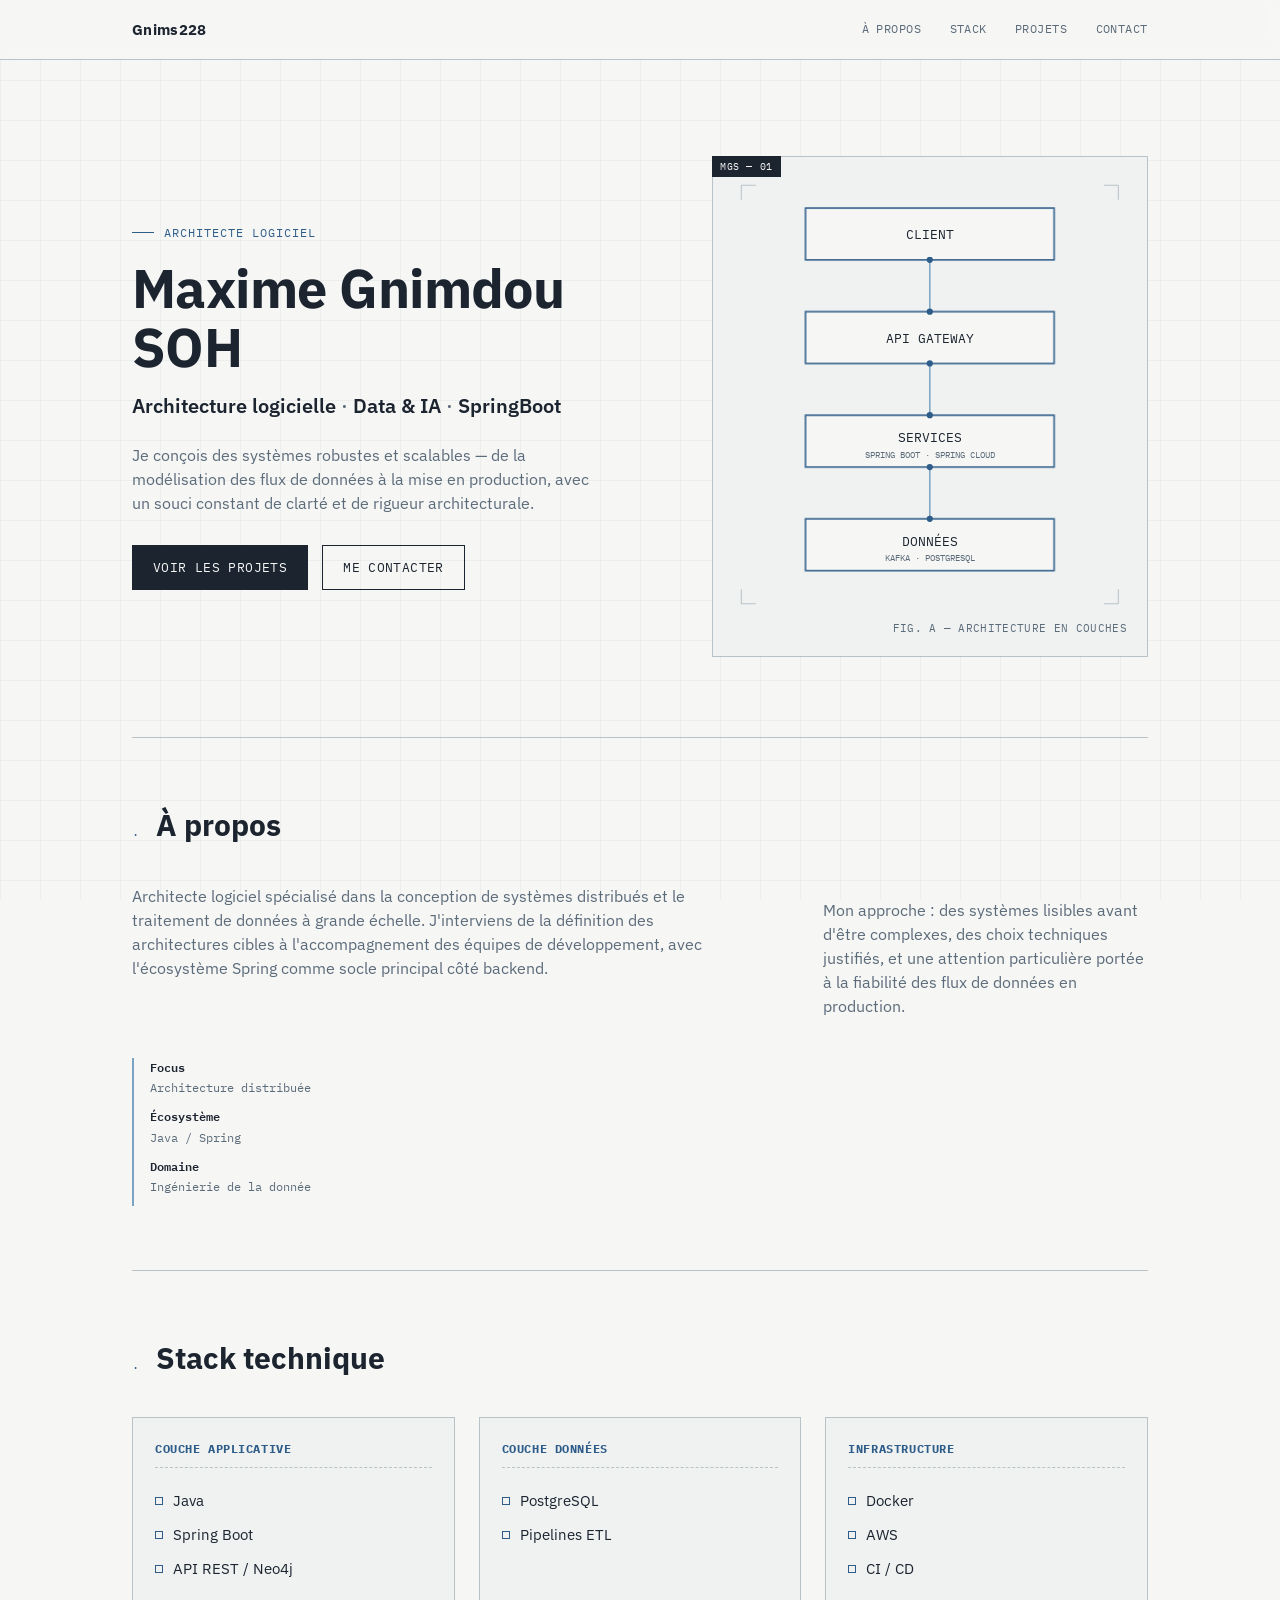
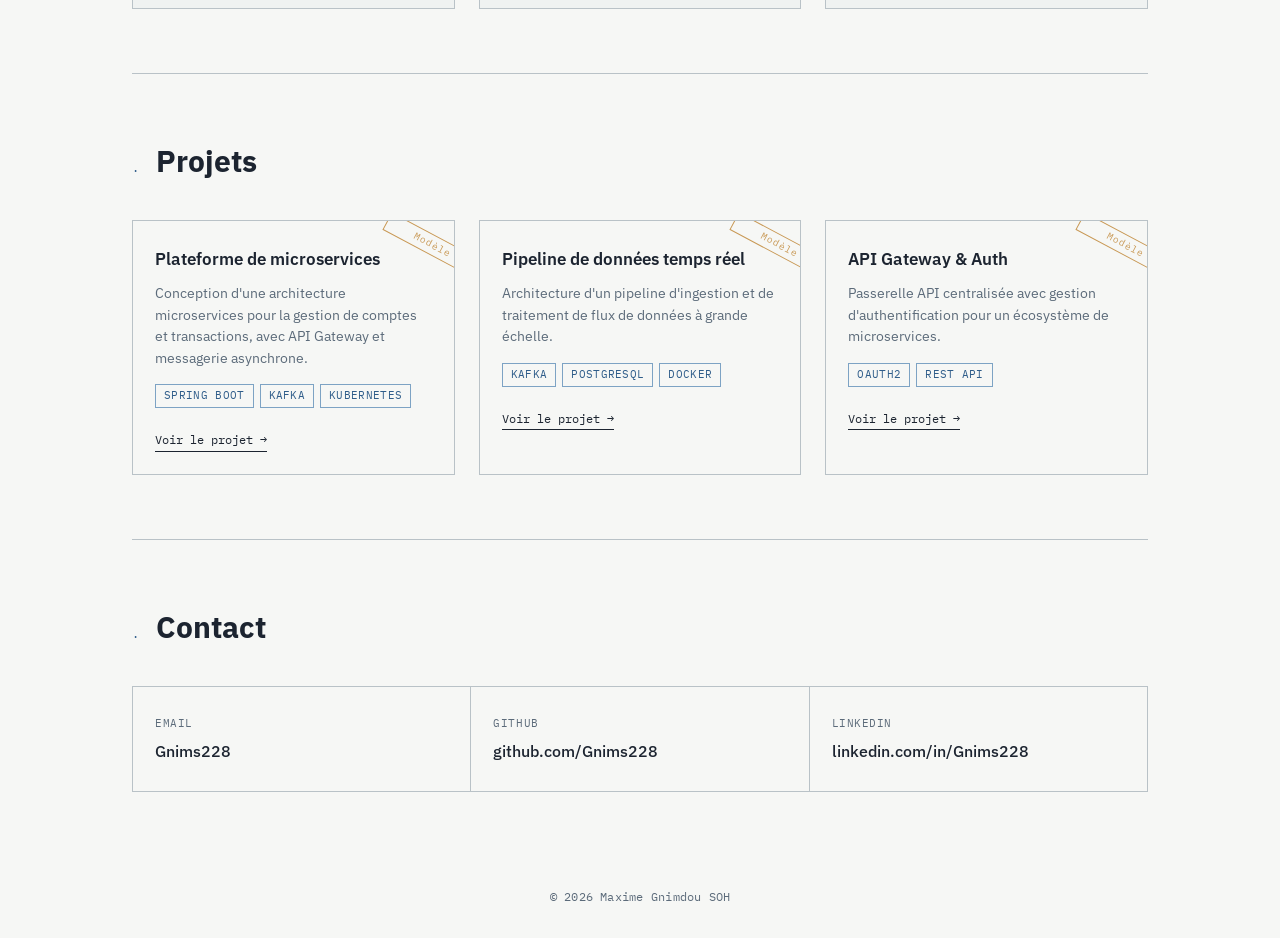
==== docs/index.html @ 392022c1 "Mise a jour des informations de contact sur l'auteur du portfolio" ====
<!DOCTYPE html>
<html lang="fr">
<head>
    <meta charset="UTF-8">
    <meta name="viewport" content="width=device-width, initial-scale=1.0">
    <title>Maxime Gnimdou SOH — Architecte Logiciel</title>
    <meta name="description" content="Portfolio de Maxime Gnimdou SOH, architecte logiciel spécialisé en data et Spring.">
    <link rel="preconnect" href="https://fonts.googleapis.com">
    <link rel="preconnect" href="https://fonts.gstatic.com" crossorigin>
    <link href="https://fonts.googleapis.com/css2?family=IBM+Plex+Sans:wght@400;500;600;700&family=IBM+Plex+Mono:wght@400;500;600&display=swap" rel="stylesheet">
    <link rel="stylesheet" href="style.css">
</head>
<body>

<div class="grid-bg" aria-hidden="true"></div>

<header class="nav">
    <div class="nav-inner">
        <div class="nav-name"><strong>Gnims228</strong></div>
        <nav class="nav-links">
            <a href="#apropos">À propos</a>
            <a href="#stack">Stack</a>
            <a href="#projets">Projets</a>
            <a href="#contact">Contact</a>
        </nav>
    </div>
</header>

<main class="wrap">

    <!-- ============ HERO ============ -->
    <section class="hero" style="border-top:none; padding-top:96px;">
        <div>
            <div class="hero-eyebrow">Architecte Logiciel</div>
            <h1>Maxime Gnimdou<br>SOH</h1>
            <p class="role"> <strong>Architecture logicielle</strong> · <strong>Data & IA</strong> · <strong>SpringBoot</strong></p>
            <p class="lede">
                Je conçois des systèmes robustes et scalables — de la modélisation des flux de données
                à la mise en production, avec un souci constant de clarté et de rigueur architecturale.
            </p>
            <div class="hero-cta">
                <a href="#projets" class="btn primary">Voir les projets</a>
                <a href="#contact" class="btn ghost">Me contacter</a>
            </div>
        </div>

        <div class="diagram-frame">
            <svg viewBox="0 0 380 420" xmlns="http://www.w3.org/2000/svg" role="img" aria-label="Schéma d'une architecture logicielle en couches">
                <!-- repères de coin façon plan technique -->
                <g stroke="#B9C2C7" stroke-width="1">
                    <path d="M8,8 L8,22 M8,8 L22,8"/>
                    <path d="M372,8 L372,22 M372,8 L358,8"/>
                    <path d="M8,412 L8,398 M8,412 L22,412"/>
                    <path d="M372,412 L372,398 M372,412 L358,412"/>
                </g>

                <!-- ligne verticale de liaison -->
                <line class="draw-line" x1="190" y1="55" x2="190" y2="365" stroke="#7DA3C4" stroke-width="1.5"/>

                <!-- CLIENT -->
                <rect class="draw-rect" x="70" y="30" width="240" height="50" fill="#F6F7F5" stroke="#2F5D8A" stroke-width="1.5"/>
                <text x="190" y="60" text-anchor="middle" font-family="IBM Plex Mono, monospace" font-size="13" fill="#1C2430">CLIENT</text>

                <!-- API GATEWAY -->
                <rect class="draw-rect" x="70" y="130" width="240" height="50" fill="#F6F7F5" stroke="#2F5D8A" stroke-width="1.5"/>
                <text x="190" y="160" text-anchor="middle" font-family="IBM Plex Mono, monospace" font-size="13" fill="#1C2430">API GATEWAY</text>

                <!-- SERVICES -->
                <rect class="draw-rect" x="70" y="230" width="240" height="50" fill="#F6F7F5" stroke="#2F5D8A" stroke-width="1.5"/>
                <text x="190" y="256" text-anchor="middle" font-family="IBM Plex Mono, monospace" font-size="13" fill="#1C2430">SERVICES</text>
                <text x="190" y="271" text-anchor="middle" font-family="IBM Plex Mono, monospace" font-size="9" fill="#5C6B7A">SPRING BOOT · SPRING CLOUD</text>

                <!-- DONNEES -->
                <rect class="draw-rect" x="70" y="330" width="240" height="50" fill="#F6F7F5" stroke="#2F5D8A" stroke-width="1.5"/>
                <text x="190" y="356" text-anchor="middle" font-family="IBM Plex Mono, monospace" font-size="13" fill="#1C2430">DONNÉES</text>
                <text x="190" y="371" text-anchor="middle" font-family="IBM Plex Mono, monospace" font-size="9" fill="#5C6B7A">KAFKA · POSTGRESQL</text>

                <!-- connecteurs -->
                <g fill="#2F5D8A">
                    <circle cx="190" cy="80" r="3"/>
                    <circle cx="190" cy="130" r="3"/>
                    <circle cx="190" cy="180" r="3"/>
                    <circle cx="190" cy="230" r="3"/>
                    <circle cx="190" cy="280" r="3"/>
                    <circle cx="190" cy="330" r="3"/>
                </g>
            </svg>
            <div class="diagram-caption">FIG. A — ARCHITECTURE EN COUCHES</div>
        </div>
    </section>

    <!-- ============ A PROPOS ============ -->
    <section id="apropos">
        <div class="section-head">
            <span class="fig">.</span>
            <h2>À propos</h2>
        </div>
        <div class="grid-two">
            <p>
                Architecte logiciel spécialisé dans la conception de systèmes distribués et le traitement
                de données à grande échelle. J'interviens de la définition des architectures cibles à
                l'accompagnement des équipes de développement, avec l'écosystème Spring comme socle
                principal côté backend.
            </p>
            <p>
                Mon approche : des systèmes lisibles avant d'être complexes, des choix techniques justifiés,
                et une attention particulière portée à la fiabilité des flux de données en production.
            </p>
            <div class="side-note">
                <div><span>Focus</span>Architecture distribuée</div>
                <div><span>Écosystème</span>Java / Spring</div>
                <div><span>Domaine</span>Ingénierie de la donnée</div>
            </div>
        </div>
    </section>

    <!-- ============ STACK ============ -->
    <section id="stack">
        <div class="section-head">
            <span class="fig">.</span>
            <h2>Stack technique</h2>
        </div>
        <div class="stack-grid">
            <div class="module">
                <h3>Couche applicative</h3>
                <ul>
                    <li>Java</li>
                    <li>Spring Boot</li>
                    <!--<li>Spring Cloud</li>-->
                    <!--<li>Architecture hexagonale</li>-->
                    <li>API REST / Neo4j</li>
                </ul>
            </div>
            <div class="module">
                <h3>Couche données</h3>
                <ul>
                    <li>PostgreSQL</li>
                    <!--<li>Apache Kafka</li>-->
                    <!--<li>Redis</li>-->
                    <li>Pipelines ETL</li>
                </ul>
            </div>
            <div class="module">
                <h3>Infrastructure</h3>
                <ul>
                    <li>Docker</li>
                    <!--<li>Kubernetes</li>-->
                    <li>AWS</li>
                    <li>CI / CD</li>
                </ul>
            </div>
        </div>
    </section>

    <!-- ============ PROJETS ============ -->
    <!-- Section modèle : remplace le titre, la description, les tags et le lien de chaque carte par tes vrais projets. -->
    <section id="projets">
        <div class="section-head">
            <span class="fig">.</span>
            <h2>Projets</h2>
        </div>
        <div class="projects-grid">

            <!-- MODIFIE-MOI : projet 1 -->
            <div class="project-card">
                <div class="stamp">Modèle</div>
                <h3>Plateforme de microservices</h3>
                <p>Conception d'une architecture microservices pour la gestion de comptes et transactions, avec API Gateway et messagerie asynchrone.</p>
                <div class="tag-row">
                    <span class="tag">Spring Boot</span>
                    <span class="tag">Kafka</span>
                    <span class="tag">Kubernetes</span>
                </div>
                <a href="#" class="project-link">Voir le projet →</a>
            </div>

            <!-- MODIFIE-MOI : projet 2 -->
            <div class="project-card">
                <div class="stamp">Modèle</div>
                <h3>Pipeline de données temps réel</h3>
                <p>Architecture d'un pipeline d'ingestion et de traitement de flux de données à grande échelle.</p>
                <div class="tag-row">
                    <span class="tag">Kafka</span>
                    <span class="tag">PostgreSQL</span>
                    <span class="tag">Docker</span>
                </div>
                <a href="#" class="project-link">Voir le projet →</a>
            </div>

            <!-- MODIFIE-MOI : projet 3 -->
            <div class="project-card">
                <div class="stamp">Modèle</div>
                <h3>API Gateway & Auth</h3>
                <p>Passerelle API centralisée avec gestion d'authentification pour un écosystème de microservices.</p>
                <div class="tag-row">
                    <!--<span class="tag">Spring Cloud</span>-->
                    <span class="tag">OAuth2</span>
                    <span class="tag">REST API</span>
                </div>
                <a href="#" class="project-link">Voir le projet →</a>
            </div>

        </div>
    </section>

    <!-- ============ CONTACT ============ -->
    <!-- MODIFIE-MOI : remplace les valeurs ci-dessous par tes vrais liens -->
    <section id="contact">
        <div class="section-head">
            <span class="fig">.</span>
            <h2>Contact</h2>
        </div>
        <div class="contact-grid">
            <div class="contact-port">
                <div class="label">Email</div>
                <a class="value" href="mailto:gnimdou.soh.ppep@gmail.com">Gnims228</a>
            </div>
            <div class="contact-port">
                <div class="label">GitHub</div>
                <a class="value" href="https://github.com/Gnims228" target="_blank" rel="noopener">github.com/Gnims228</a>
            </div>
            <div class="contact-port">
                <div class="label">LinkedIn</div>
                <a class="value" href="https://www.linkedin.com/in/gnimdou-maxime-soh-4829111b9" target="_blank" rel="noopener">linkedin.com/in/Gnims228</a>
            </div>
        </div>
    </section>

</main>

<footer>
    © 2026 Maxime Gnimdou SOH
</footer>

</body>
</html>
---- docs/style.css ----
:root {
    --paper: #F6F7F5;
    --paper-alt: #EFF2F1;
    --ink: #1C2430;
    --slate: #5C6B7A;
    --blueprint: #2F5D8A;
    --blueprint-light: #7DA3C4;
    --amber: #B9791F;
    --line: #D7DCDF;
    --line-strong: #B9C2C7;
    --sans: 'IBM Plex Sans', -apple-system, sans-serif;
    --mono: 'IBM Plex Mono', ui-monospace, monospace;
}

* { margin: 0; padding: 0; box-sizing: border-box; }

html { scroll-behavior: smooth; }

body {
    background: var(--paper);
    color: var(--ink);
    font-family: var(--sans);
    line-height: 1.5;
    position: relative;
    overflow-x: hidden;
}

/* Fond quadrillé, discret, façon papier calque */
.grid-bg {
    position: fixed;
    inset: 0;
    z-index: -1;
    background-image:
            linear-gradient(var(--line) 1px, transparent 1px),
            linear-gradient(90deg, var(--line) 1px, transparent 1px);
    background-size: 40px 40px;
    opacity: 0.35;
}

a { color: inherit; text-decoration: none; }
a:focus-visible, button:focus-visible {
    outline: 2px solid var(--blueprint);
    outline-offset: 3px;
}

.wrap {
    max-width: 1080px;
    margin: 0 auto;
    padding: 0 32px;
}

/* ---------- NAV ---------- */
header.nav {
    position: sticky;
    top: 0;
    z-index: 10;
    background: rgba(246, 247, 245, 0.88);
    backdrop-filter: blur(6px);
    border-bottom: 1px solid var(--line-strong);
}
.nav-inner {
    max-width: 1080px;
    margin: 0 auto;
    padding: 18px 32px;
    display: flex;
    justify-content: space-between;
    align-items: center;
    flex-wrap: wrap;
    gap: 12px;
}
.nav-name {
    font-weight: 600;
    font-size: 0.95rem;
    letter-spacing: 0.02em;
}
.nav-links {
    display: flex;
    gap: 28px;
    font-family: var(--mono);
    font-size: 0.78rem;
    letter-spacing: 0.04em;
    text-transform: uppercase;
}
.nav-links a {
    color: var(--slate);
    position: relative;
    padding-bottom: 3px;
    transition: color 0.2s ease;
}
.nav-links a:hover { color: var(--blueprint); }
.nav-links a::after {
    content: "";
    position: absolute;
    left: 0; bottom: 0;
    width: 0%;
    height: 1px;
    background: var(--blueprint);
    transition: width 0.25s ease;
}
.nav-links a:hover::after { width: 100%; }

/* ---------- HERO ---------- */
.hero {
    padding: 96px 0 80px;
    display: grid;
    grid-template-columns: 1.1fr 0.9fr;
    gap: 48px;
    align-items: center;
}
.hero-eyebrow {
    font-family: var(--mono);
    font-size: 0.78rem;
    color: var(--blueprint);
    letter-spacing: 0.08em;
    text-transform: uppercase;
    margin-bottom: 18px;
    display: flex;
    align-items: center;
    gap: 10px;
}
.hero-eyebrow::before {
    content: "";
    width: 22px; height: 1px;
    background: var(--blueprint);
}
.hero h1 {
    font-size: clamp(2.2rem, 4.4vw, 3.4rem);
    font-weight: 700;
    line-height: 1.08;
    letter-spacing: -0.01em;
    margin-bottom: 14px;
}
.hero .role {
    font-size: clamp(1.05rem, 2vw, 1.25rem);
    color: var(--slate);
    font-weight: 500;
    margin-bottom: 22px;
}
.hero .role strong { color: var(--ink); font-weight: 600; }
.hero p.lede {
    max-width: 46ch;
    color: var(--slate);
    font-size: 1rem;
    margin-bottom: 30px;
}
.hero-cta {
    display: flex;
    gap: 14px;
    flex-wrap: wrap;
}
.btn {
    font-family: var(--mono);
    font-size: 0.8rem;
    letter-spacing: 0.03em;
    text-transform: uppercase;
    padding: 12px 20px;
    border: 1px solid var(--ink);
    display: inline-flex;
    align-items: center;
    gap: 8px;
    transition: background 0.2s ease, color 0.2s ease;
}
.btn.primary { background: var(--ink); color: var(--paper); }
.btn.primary:hover { background: var(--blueprint); border-color: var(--blueprint); }
.btn.ghost:hover { background: var(--ink); color: var(--paper); }

/* ---------- DIAGRAM ---------- */
.diagram-frame {
    position: relative;
    border: 1px solid var(--line-strong);
    background: var(--paper-alt);
    padding: 20px;
}
.diagram-frame::before {
    content: "MGS — 01";
    position: absolute;
    top: -1px; left: -1px;
    background: var(--ink);
    color: var(--paper);
    font-family: var(--mono);
    font-size: 0.65rem;
    padding: 3px 8px;
    letter-spacing: 0.05em;
}
.diagram-frame svg { width: 100%; height: auto; display: block; }
.diagram-caption {
    font-family: var(--mono);
    font-size: 0.68rem;
    color: var(--slate);
    text-align: right;
    margin-top: 8px;
    letter-spacing: 0.03em;
}

.draw-line {
    stroke-dasharray: 400;
    stroke-dashoffset: 400;
    animation: draw 1.6s ease forwards 0.2s;
}
.draw-rect {
    opacity: 0;
    animation: fadeUp 0.6s ease forwards;
}
.diagram-frame svg rect.draw-rect:nth-of-type(1) { animation-delay: 0.3s; }
@keyframes draw { to { stroke-dashoffset: 0; } }
@keyframes fadeUp {
    from { opacity: 0; transform: translateY(6px); }
    to { opacity: 1; transform: translateY(0); }
}

@media (prefers-reduced-motion: reduce) {
    .draw-line, .draw-rect { animation: none !important; opacity: 1 !important; stroke-dashoffset: 0 !important; }
    html { scroll-behavior: auto; }
}

/* ---------- SECTIONS ---------- */
section {
    padding: 64px 0;
    border-top: 1px solid var(--line-strong);
}
.section-head {
    display: flex;
    align-items: baseline;
    gap: 16px;
    margin-bottom: 36px;
    flex-wrap: wrap;
}
.fig {
    font-family: var(--mono);
    font-size: 0.78rem;
    color: var(--blueprint);
    letter-spacing: 0.06em;
}
.section-head h2 {
    font-size: clamp(1.4rem, 2.6vw, 1.9rem);
    font-weight: 700;
}

/* About */
#apropos .grid-two {
    display: grid;
    grid-template-columns: 2fr 1fr;
    gap: 40px;
}
#apropos p {
    color: var(--slate);
    max-width: 62ch;
    font-size: 1rem;
}
#apropos p + p { margin-top: 14px; }
.side-note {
    font-family: var(--mono);
    font-size: 0.78rem;
    color: var(--slate);
    border-left: 2px solid var(--blueprint-light);
    padding-left: 16px;
}
.side-note div { margin-bottom: 10px; }
.side-note span { color: var(--ink); display: block; font-weight: 600; margin-bottom: 2px; }

/* Stack */
.stack-grid {
    display: grid;
    grid-template-columns: repeat(3, 1fr);
    gap: 24px;
}
.module {
    border: 1px solid var(--line-strong);
    padding: 22px;
    background: var(--paper-alt);
}
.module h3 {
    font-family: var(--mono);
    font-size: 0.72rem;
    text-transform: uppercase;
    letter-spacing: 0.05em;
    color: var(--blueprint);
    margin-bottom: 16px;
    padding-bottom: 10px;
    border-bottom: 1px dashed var(--line-strong);
}
.module ul { list-style: none; }
.module li {
    font-size: 0.92rem;
    padding: 6px 0;
    display: flex;
    align-items: center;
    gap: 10px;
}
.module li::before {
    content: "";
    width: 6px; height: 6px;
    border: 1px solid var(--blueprint);
    flex-shrink: 0;
}

/* Projects */
.projects-grid {
    display: grid;
    grid-template-columns: repeat(3, 1fr);
    gap: 24px;
}
.project-card {
    position: relative;
    border: 1px solid var(--line-strong);
    padding: 26px 22px 22px;
    background: var(--paper);
    transition: border-color 0.2s ease, transform 0.2s ease;
    overflow: hidden;
}
.project-card:hover {
    border-color: var(--blueprint);
    transform: translateY(-3px);
}
.stamp {
    position: absolute;
    top: 14px; right: -30px;
    transform: rotate(28deg);
    font-family: var(--mono);
    font-size: 0.6rem;
    letter-spacing: 0.08em;
    color: var(--amber);
    border: 1px solid var(--amber);
    padding: 2px 30px;
    opacity: 0.75;
    pointer-events: none;
}
.project-card h3 {
    font-size: 1.05rem;
    font-weight: 600;
    margin-bottom: 10px;
    padding-right: 10px;
}
.project-card p {
    color: var(--slate);
    font-size: 0.9rem;
    margin-bottom: 16px;
}
.tag-row {
    display: flex;
    flex-wrap: wrap;
    gap: 6px;
    margin-bottom: 18px;
}
.tag {
    font-family: var(--mono);
    font-size: 0.66rem;
    text-transform: uppercase;
    letter-spacing: 0.03em;
    border: 1px solid var(--blueprint-light);
    color: var(--blueprint);
    padding: 3px 8px;
}
.project-link {
    font-family: var(--mono);
    font-size: 0.78rem;
    color: var(--ink);
    border-bottom: 1px solid var(--ink);
    padding-bottom: 2px;
    display: inline-block;
}
.project-link:hover { color: var(--blueprint); border-color: var(--blueprint); }

/* Contact */
.contact-grid {
    display: grid;
    grid-template-columns: repeat(3, 1fr);
    gap: 1px;
    background: var(--line-strong);
    border: 1px solid var(--line-strong);
}
.contact-port {
    background: var(--paper);
    padding: 28px 22px;
    transition: background 0.2s ease;
}
.contact-port:hover { background: var(--paper-alt); }
.contact-port .label {
    font-family: var(--mono);
    font-size: 0.68rem;
    text-transform: uppercase;
    color: var(--slate);
    letter-spacing: 0.05em;
    margin-bottom: 8px;
}
.contact-port .value {
    font-size: 0.98rem;
    font-weight: 500;
    word-break: break-word;
}
.contact-port a.value:hover { color: var(--blueprint); }

footer {
    padding: 32px;
    text-align: center;
    font-family: var(--mono);
    font-size: 0.72rem;
    color: var(--slate);
    letter-spacing: 0.02em;
}

/* ---------- RESPONSIVE ---------- */
@media (max-width: 860px) {
    .hero { grid-template-columns: 1fr; padding-top: 64px; }
    .diagram-frame { max-width: 380px; }
    #apropos .grid-two { grid-template-columns: 1fr; }
    .stack-grid, .projects-grid { grid-template-columns: 1fr; }
    .contact-grid { grid-template-columns: 1fr; }
}
@media (max-width: 560px) {
    .wrap, .nav-inner { padding-left: 20px; padding-right: 20px; }
    .nav-links { gap: 18px; }
}
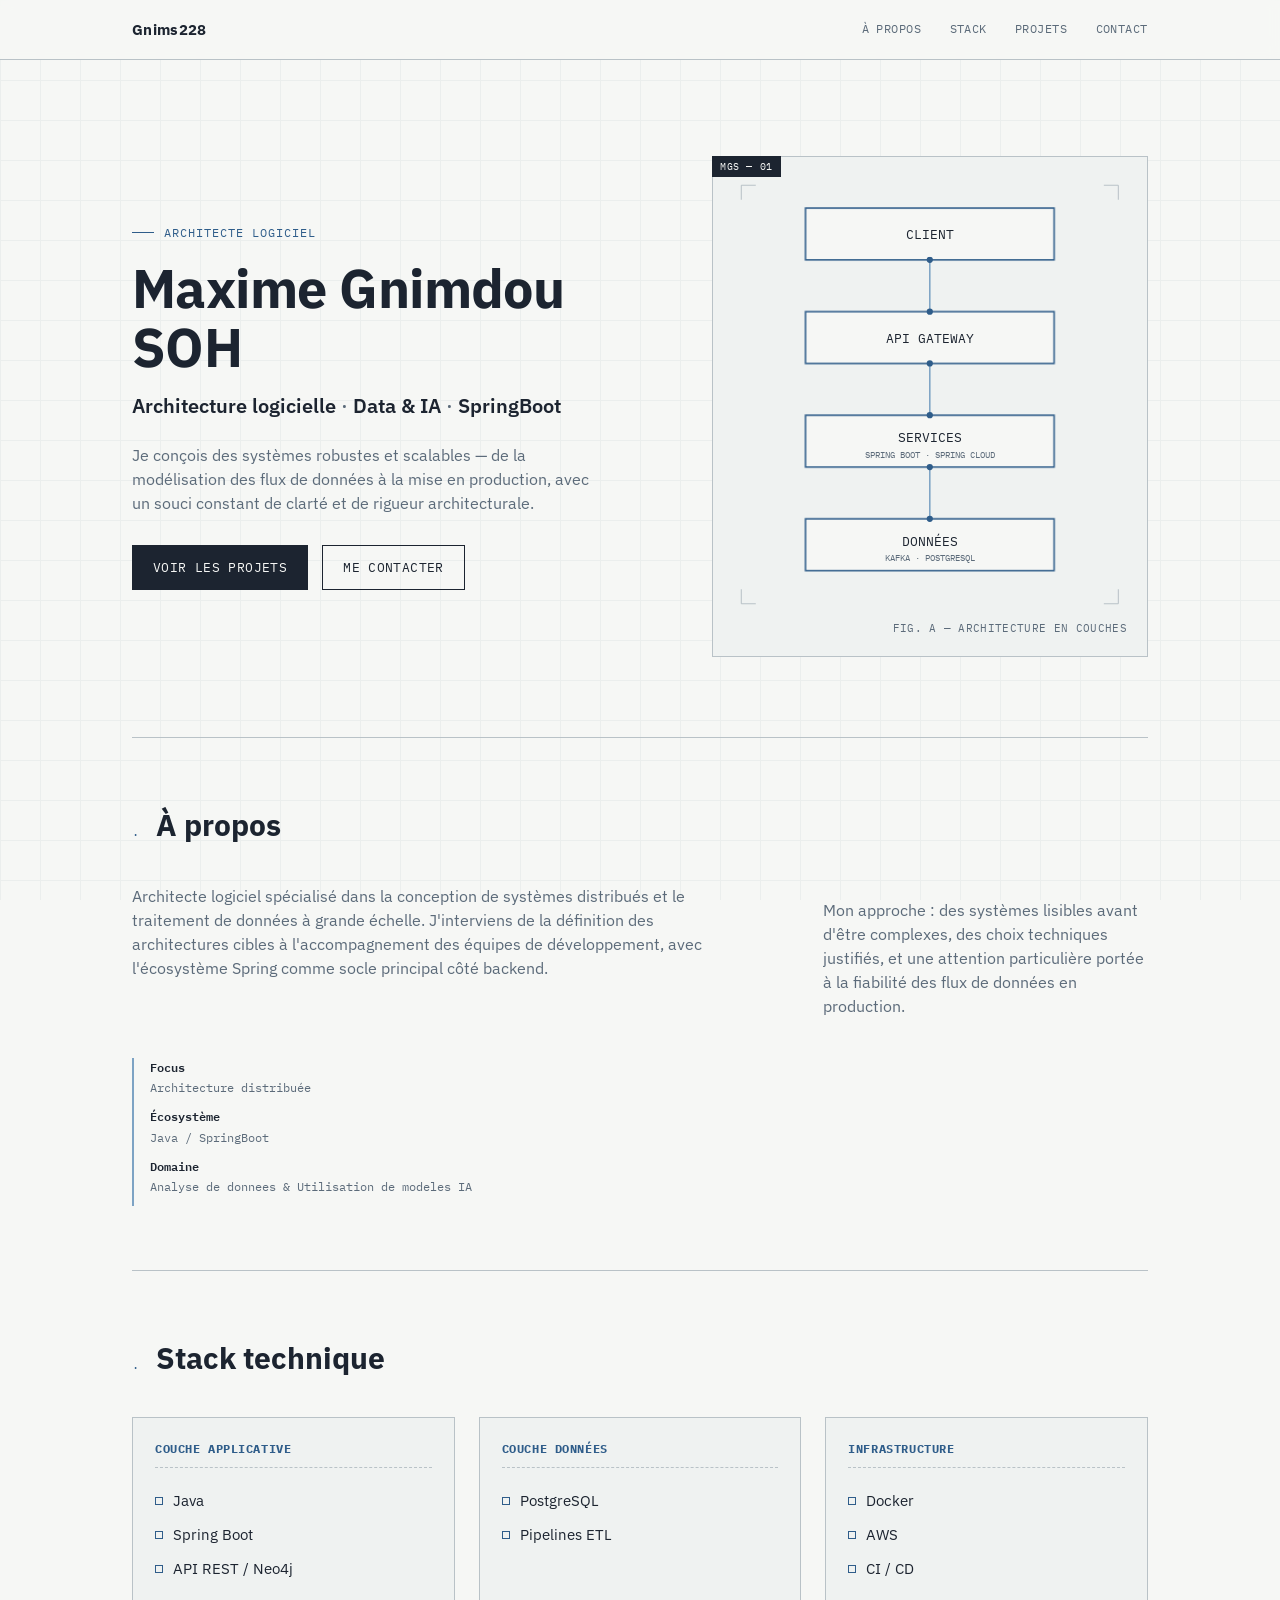
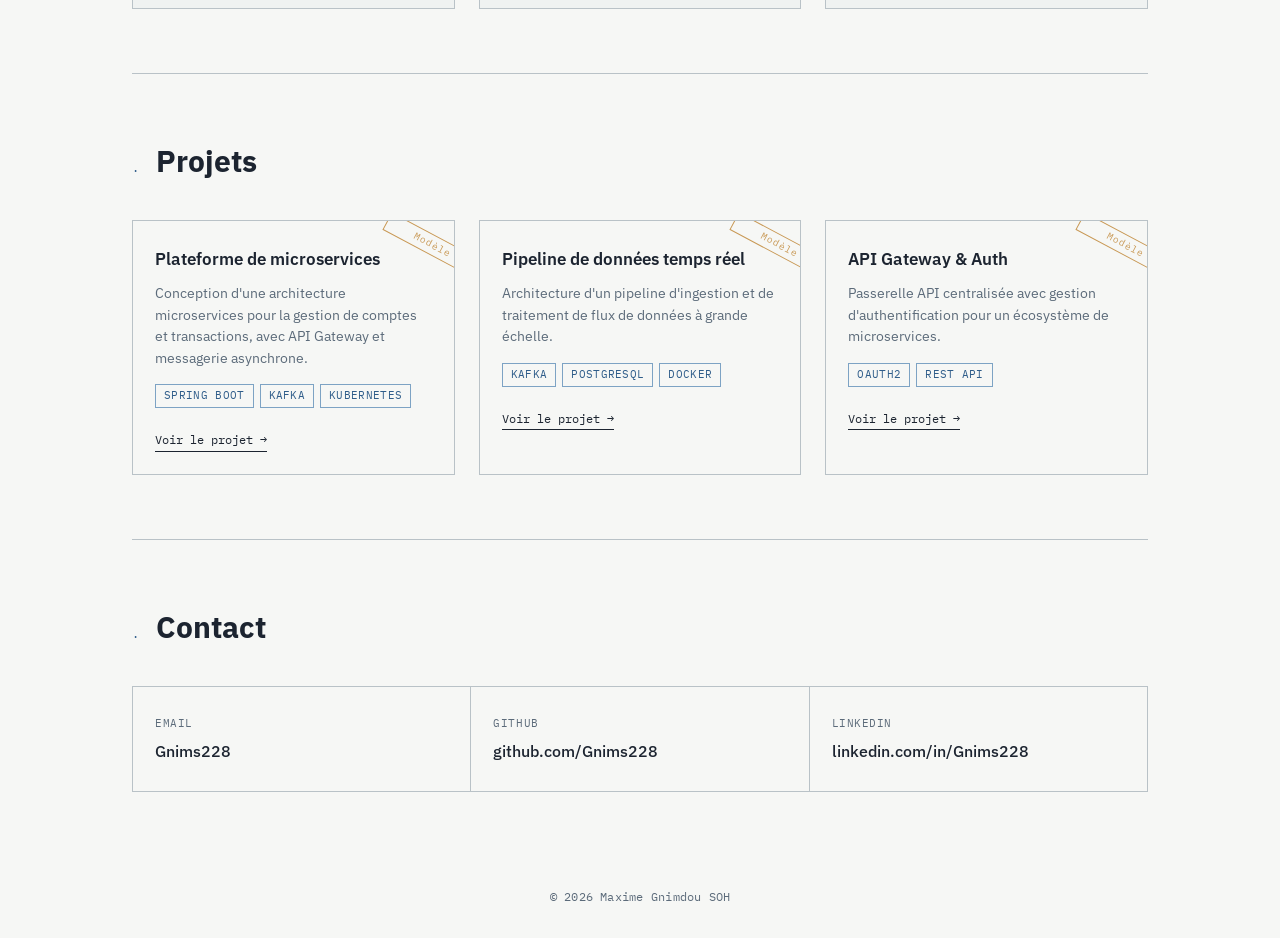
==== commit d72f4f0f: "Mise a jour des informations de contact sur l'auteur du portfolio" ====
--- a/docs/index.html
+++ b/docs/index.html
@@ -108,8 +108,8 @@
             </p>
             <div class="side-note">
                 <div><span>Focus</span>Architecture distribuée</div>
-                <div><span>Écosystème</span>Java / Spring</div>
-                <div><span>Domaine</span>Ingénierie de la donnée</div>
+                <div><span>Écosystème</span>Java / SpringBoot</div>
+                <div><span>Domaine</span>Analyse de donnees & Utilisation de modeles IA</div>
             </div>
         </div>
     </section>
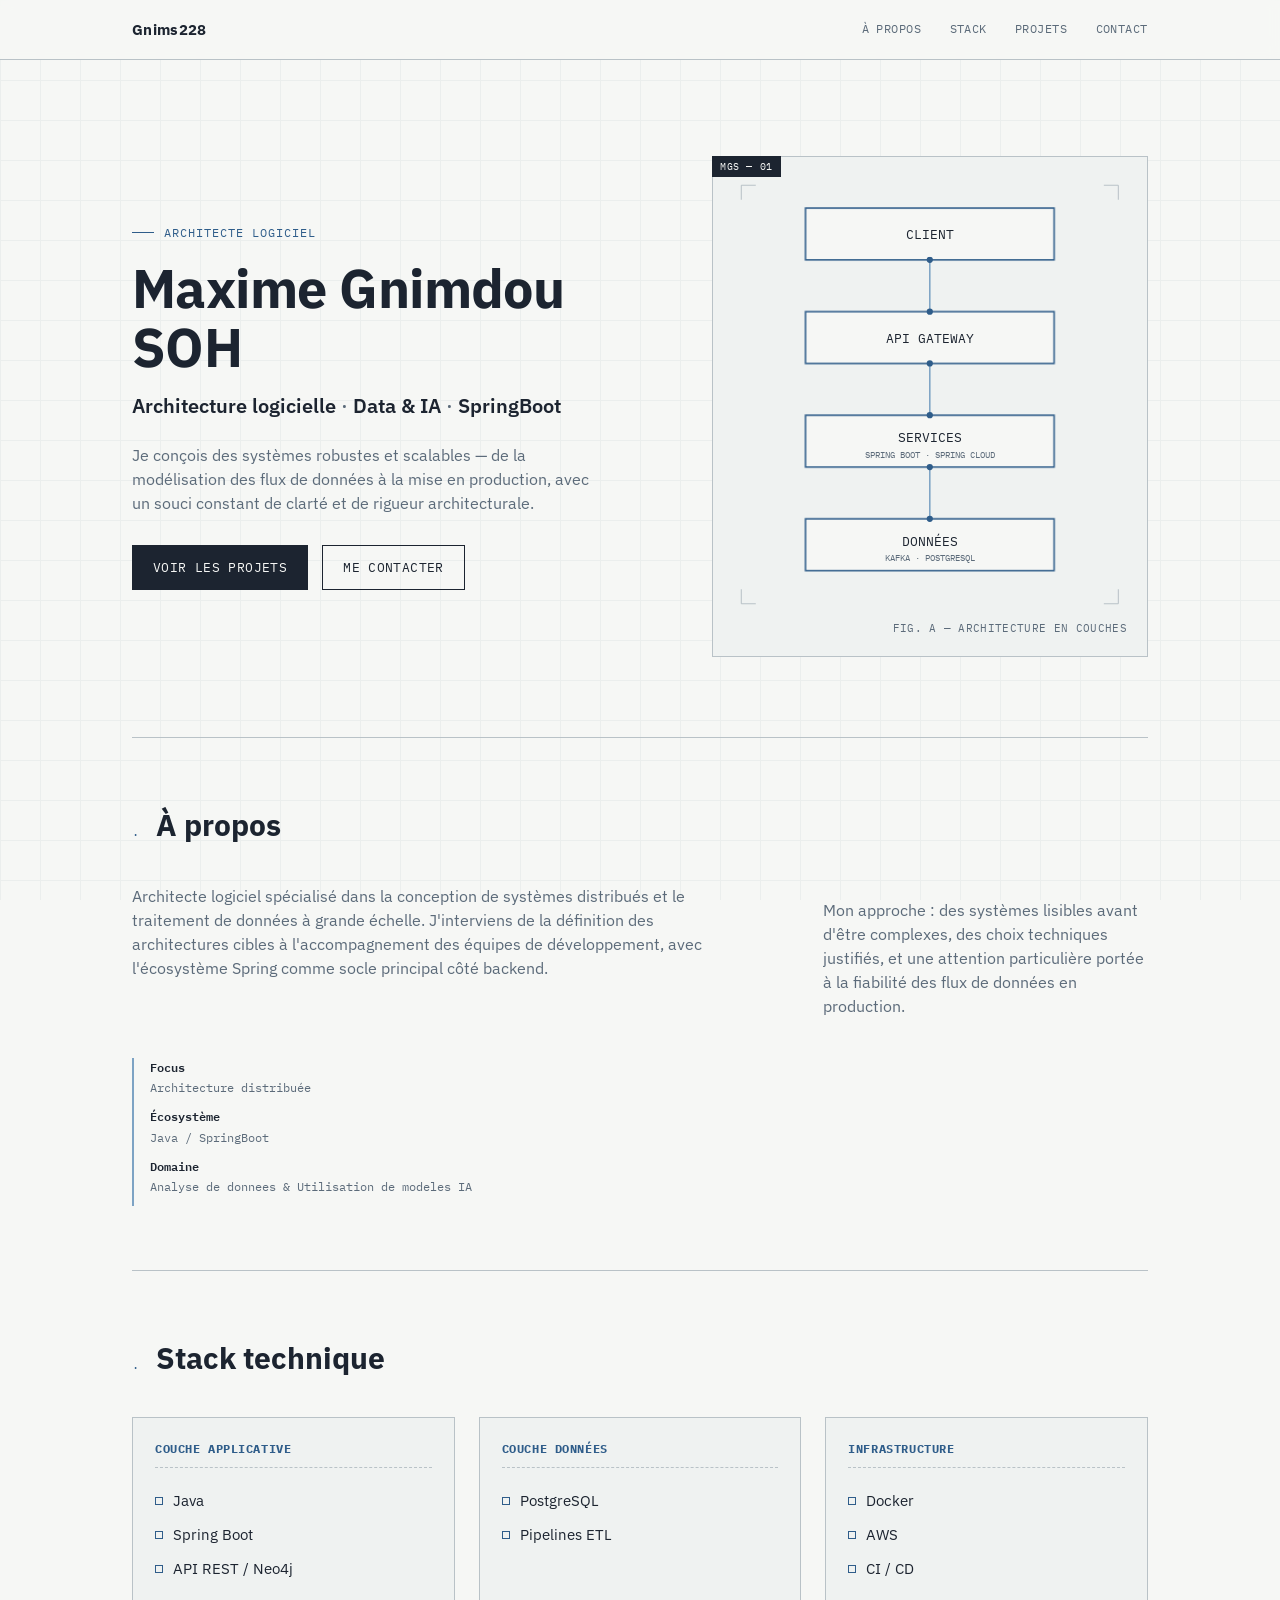
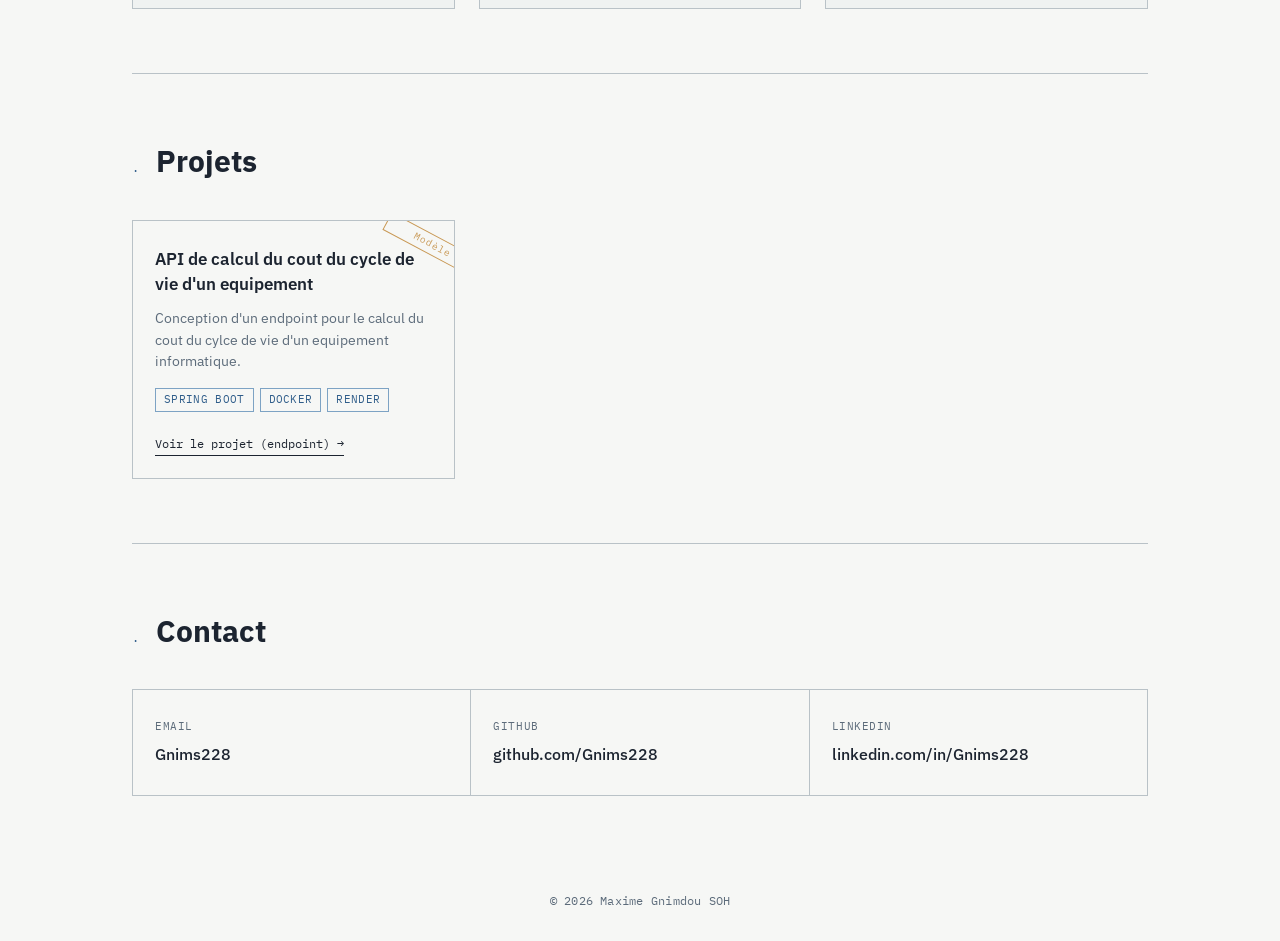
==== commit 302d8b6e: "Modification de la page" ====
--- a/docs/index.html
+++ b/docs/index.html
@@ -164,41 +164,17 @@
             <!-- MODIFIE-MOI : projet 1 -->
             <div class="project-card">
                 <div class="stamp">Modèle</div>
-                <h3>Plateforme de microservices</h3>
-                <p>Conception d'une architecture microservices pour la gestion de comptes et transactions, avec API Gateway et messagerie asynchrone.</p>
+                <h3>API de calcul du cout du cycle de vie d'un equipement</h3>
+                <p>Conception d'un endpoint pour le calcul du cout du cylce de vie d'un equipement informatique.</p>
                 <div class="tag-row">
                     <span class="tag">Spring Boot</span>
-                    <span class="tag">Kafka</span>
-                    <span class="tag">Kubernetes</span>
+                    <span class="tag">Docker</span>
+                    <span class="tag">Render</span>
                 </div>
-                <a href="#" class="project-link">Voir le projet →</a>
+                <a href="https://ccv-q8ft.onrender.com/ccv" class="project-link">Voir le projet (endpoint) →</a>
             </div>
 
             <!-- MODIFIE-MOI : projet 2 -->
-            <div class="project-card">
-                <div class="stamp">Modèle</div>
-                <h3>Pipeline de données temps réel</h3>
-                <p>Architecture d'un pipeline d'ingestion et de traitement de flux de données à grande échelle.</p>
-                <div class="tag-row">
-                    <span class="tag">Kafka</span>
-                    <span class="tag">PostgreSQL</span>
-                    <span class="tag">Docker</span>
-                </div>
-                <a href="#" class="project-link">Voir le projet →</a>
-            </div>
-
-            <!-- MODIFIE-MOI : projet 3 -->
-            <div class="project-card">
-                <div class="stamp">Modèle</div>
-                <h3>API Gateway & Auth</h3>
-                <p>Passerelle API centralisée avec gestion d'authentification pour un écosystème de microservices.</p>
-                <div class="tag-row">
-                    <!--<span class="tag">Spring Cloud</span>-->
-                    <span class="tag">OAuth2</span>
-                    <span class="tag">REST API</span>
-                </div>
-                <a href="#" class="project-link">Voir le projet →</a>
-            </div>
 
         </div>
     </section>
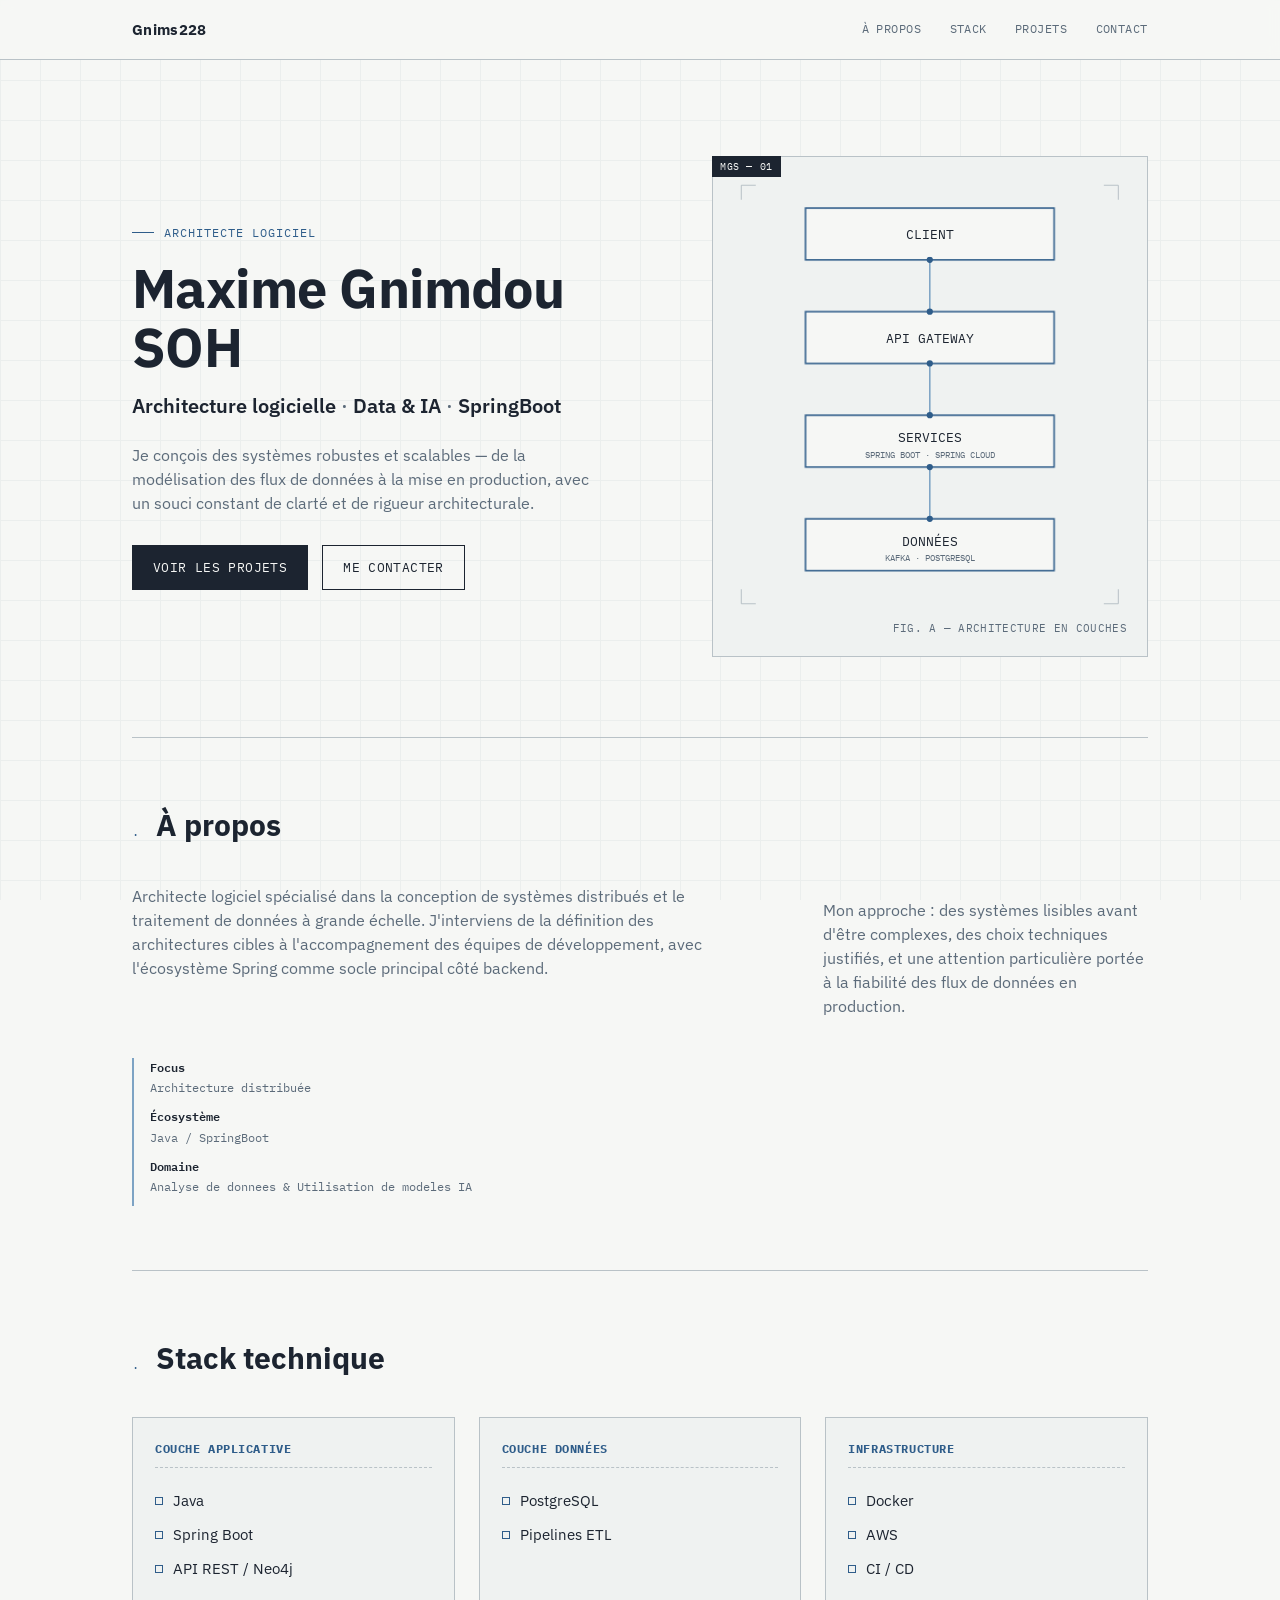
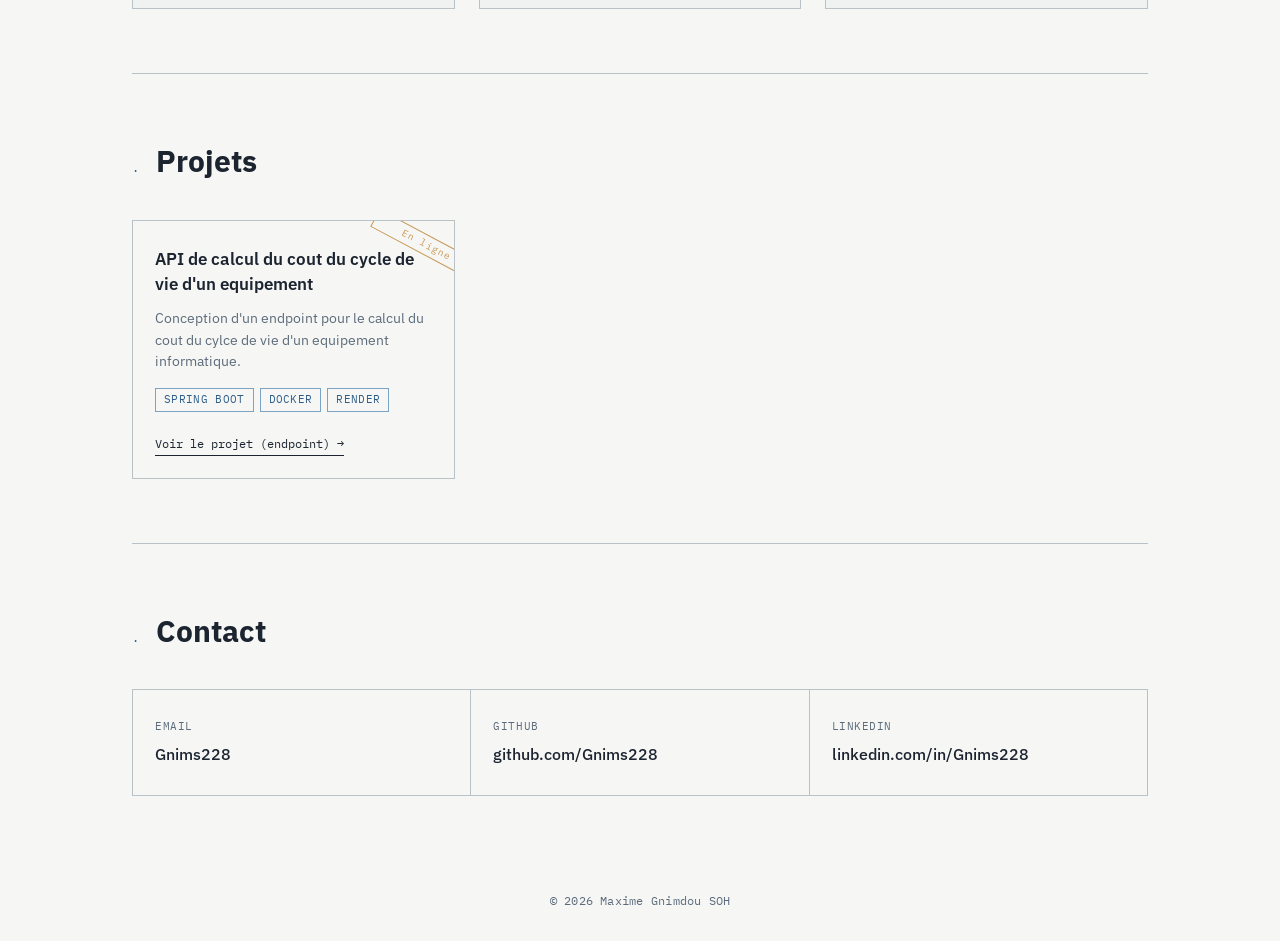
==== commit b78be7f2: "Modification de la page" ====
--- a/docs/index.html
+++ b/docs/index.html
@@ -163,7 +163,7 @@
 
             <!-- MODIFIE-MOI : projet 1 -->
             <div class="project-card">
-                <div class="stamp">Modèle</div>
+                <div class="stamp">En ligne</div>
                 <h3>API de calcul du cout du cycle de vie d'un equipement</h3>
                 <p>Conception d'un endpoint pour le calcul du cout du cylce de vie d'un equipement informatique.</p>
                 <div class="tag-row">
